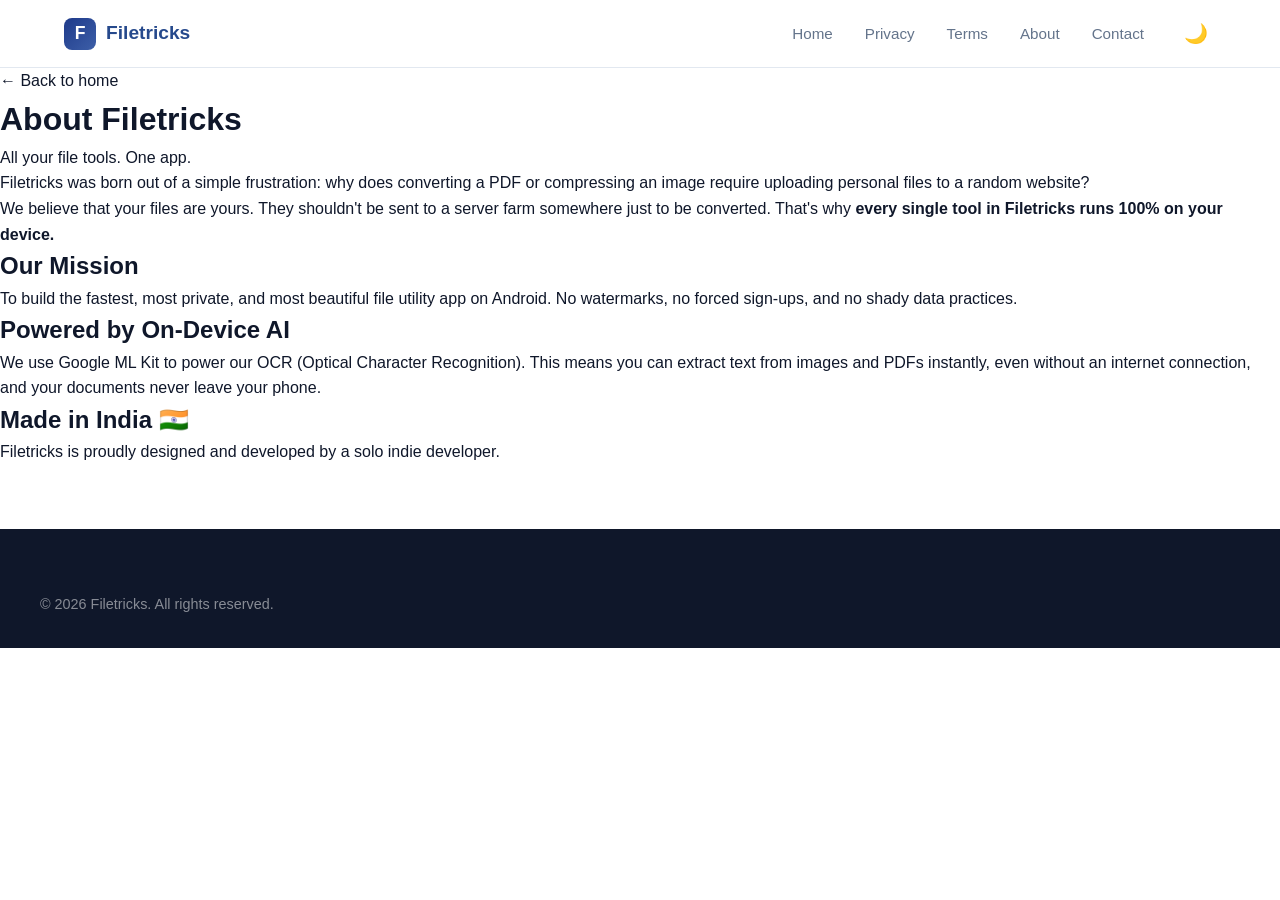
==== about.html @ 3272e077 "Create about.html" ====
<!DOCTYPE html>
<html lang="en">
<head>
  <meta charset="UTF-8" />
  <meta name="viewport" content="width=device-width, initial-scale=1.0" />
  <title>About Us — Filetricks</title>
  <link rel="icon" type="image/svg+xml" href="favicon.svg" />
  <link rel="stylesheet" href="styles.css" />
</head>
<body>
  <nav class="navbar">
    <div class="nav-container">
      <a href="index.html" class="logo"><span class="logo-mark">F</span><span class="logo-text">Filetricks</span></a>
      <ul class="nav-links">
        <li><a href="index.html">Home</a></li>
        <li><a href="privacy.html">Privacy</a></li>
        <li><a href="terms.html">Terms</a></li>
        <li><a href="about.html">About</a></li>
        <li><a href="contact.html">Contact</a></li>
        <li><button id="themeToggle" class="theme-toggle-btn">🌙</button></li>
      </ul>
    </div>
  </nav>

  <main class="legal-page">
    <a href="index.html" class="legal-back">← Back to home</a>
    <h1>About Filetricks</h1>
    <p class="last-updated">All your file tools. One app.</p>

    <p>Filetricks was born out of a simple frustration: why does converting a PDF or compressing an image require uploading personal files to a random website?</p>
    
    <p>We believe that your files are yours. They shouldn't be sent to a server farm somewhere just to be converted. That's why <strong>every single tool in Filetricks runs 100% on your device.</strong></p>

    <h2>Our Mission</h2>
    <p>To build the fastest, most private, and most beautiful file utility app on Android. No watermarks, no forced sign-ups, and no shady data practices.</p>

    <h2>Powered by On-Device AI</h2>
    <p>We use Google ML Kit to power our OCR (Optical Character Recognition). This means you can extract text from images and PDFs instantly, even without an internet connection, and your documents never leave your phone.</p>

    <h2>Made in India 🇮🇳</h2>
    <p>Filetricks is proudly designed and developed by a solo indie developer.</p>
  </main>

  <footer class="footer" style="margin-top: 64px;">
    <div class="footer-container">
      <div class="footer-bottom" style="border-top: none; padding-top: 0;">
        <p>© 2026 Filetricks. All rights reserved.</p>
      </div>
    </div>
  </footer>
  <script src="script.js"></script>
</body>
</html>
---- styles.css ----
/* ============ RESET ============ */
*, *::before, *::after {
  box-sizing: border-box;
  margin: 0;
  padding: 0;
}

:root {
  --primary: #26498C;
  --primary-dark: #1E3A8A;
  --primary-light: #3D5FA8;
  --accent: #8B5CF6;
  --success: #10B981;
  --danger: #EF4444;
  --warning: #FFB300;
  --text: #0F172A;
  --text-muted: #64748B;
  --bg: #FFFFFF;
  --bg-alt: #F8FAFC;
  --border: #E2E8F0;
  --radius: 16px;
  --radius-sm: 10px;
  --shadow: 0 4px 24px rgba(15, 23, 42, 0.06);
  --shadow-lg: 0 12px 48px rgba(15, 23, 42, 0.12);
}

html {
  scroll-behavior: smooth;
}

body {
  font-family: -apple-system, BlinkMacSystemFont, 'Segoe UI', Roboto, 'Helvetica Neue', Arial, sans-serif;
  color: var(--text);
  background: var(--bg);
  line-height: 1.6;
  -webkit-font-smoothing: antialiased;
  -moz-osx-font-smoothing: grayscale;
}

a {
  color: inherit;
  text-decoration: none;
}

img {
  max-width: 100%;
  display: block;
}

/* ============ NAVBAR ============ */
.navbar {
  position: sticky;
  top: 0;
  z-index: 100;
  background: rgba(255, 255, 255, 0.9);
  backdrop-filter: blur(12px);
  -webkit-backdrop-filter: blur(12px);
  border-bottom: 1px solid var(--border);
}

.nav-container {
  max-width: 1200px;
  margin: 0 auto;
  padding: 14px 24px;
  display: flex;
  align-items: center;
  justify-content: space-between;
  gap: 24px;
}

.logo {
  display: flex;
  align-items: center;
  gap: 10px;
  font-weight: 800;
  font-size: 1.2rem;
  color: var(--primary);
}

.logo-mark {
  display: inline-flex;
  align-items: center;
  justify-content: center;
  width: 32px;
  height: 32px;
  border-radius: 8px;
  background: linear-gradient(135deg, var(--primary-dark), var(--primary-light));
  color: white;
  font-weight: 900;
  font-size: 1.1rem;
}

.nav-links {
  display: flex;
  align-items: center;
  gap: 32px;
  list-style: none;
}

.nav-links a {
  font-size: 0.95rem;
  font-weight: 500;
  color: var(--text-muted);
  transition: color 0.2s;
}

.nav-links a:hover {
  color: var(--primary);
}

.btn-nav {
  background: var(--primary) !important;
  color: white !important;
  padding: 10px 20px !important;
  border-radius: var(--radius-sm);
  transition: background 0.2s !important;
}

.btn-nav:hover {
  background: var(--primary-dark) !important;
}

.nav-toggle {
  display: none;
  background: none;
  border: none;
  font-size: 1.5rem;
  cursor: pointer;
  color: var(--text);
}

/* ============ HERO ============ */
.hero {
  background: linear-gradient(180deg, #F8FAFC 0%, #FFFFFF 100%);
  padding: 80px 24px;
  overflow: hidden;
}

.hero-container {
  max-width: 1200px;
  margin: 0 auto;
  display: grid;
  grid-template-columns: 1fr 1fr;
  gap: 64px;
  align-items: center;
}

.hero-content {
  animation: fadeInUp 0.8s ease-out;
}

.badge {
  display: inline-block;
  background: rgba(139, 92, 246, 0.12);
  color: var(--accent);
  padding: 8px 16px;
  border-radius: 999px;
  font-size: 0.85rem;
  font-weight: 600;
  margin-bottom: 24px;
}

.hero h1 {
  font-size: clamp(2.2rem, 5vw, 3.6rem);
  line-height: 1.1;
  font-weight: 800;
  letter-spacing: -0.02em;
  margin-bottom: 24px;
}

.gradient-text {
  background: linear-gradient(135deg, var(--primary-dark), var(--accent));
  -webkit-background-clip: text;
  background-clip: text;
  -webkit-text-fill-color: transparent;
}

.hero-subtitle {
  font-size: 1.15rem;
  color: var(--text-muted);
  margin-bottom: 32px;
  max-width: 540px;
}

.hero-cta {
  display: flex;
  gap: 12px;
  flex-wrap: wrap;
  margin-bottom: 20px;
}

.hero-note {
  font-size: 0.9rem;
  color: var(--text-muted);
}

/* ============ BUTTONS ============ */
.btn-primary,
.btn-secondary,
.btn-white {
  display: inline-flex;
  align-items: center;
  gap: 10px;
  padding: 12px 24px;
  border-radius: var(--radius-sm);
  font-weight: 600;
  font-size: 0.95rem;
  transition: transform 0.2s, box-shadow 0.2s, background 0.2s;
  cursor: pointer;
  border: none;
}

.btn-primary {
  background: var(--primary);
  color: white;
  box-shadow: 0 4px 14px rgba(38, 73, 140, 0.25);
}

.btn-primary:hover {
  background: var(--primary-dark);
  transform: translateY(-2px);
  box-shadow: 0 8px 24px rgba(38, 73, 140, 0.35);
}

.btn-secondary {
  background: white;
  color: var(--primary);
  border: 2px solid var(--border);
}

.btn-secondary:hover {
  border-color: var(--primary);
  transform: translateY(-2px);
}

.btn-white {
  background: white;
  color: var(--primary);
  box-shadow: 0 4px 14px rgba(0, 0, 0, 0.1);
}

.btn-white:hover {
  transform: translateY(-2px);
  box-shadow: 0 8px 24px rgba(0, 0, 0, 0.15);
}

.btn-large {
  padding: 16px 32px;
  font-size: 1.05rem;
}

/* ============ PHONE MOCKUP ============ */
.hero-visual {
  display: flex;
  justify-content: center;
  animation: float 6s ease-in-out infinite;
}

.phone-mockup {
  width: 280px;
  height: 560px;
  background: linear-gradient(160deg, #1a1a2e, #0f0f1a);
  border-radius: 40px;
  padding: 12px;
  box-shadow: 0 30px 80px rgba(30, 58, 138, 0.3);
  position: relative;
}

.phone-mockup::before {
  content: '';
  position: absolute;
  top: 12px;
  left: 50%;
  transform: translateX(-50%);
  width: 100px;
  height: 24px;
  background: #0f0f1a;
  border-radius: 0 0 16px 16px;
  z-index: 2;
}

.phone-screen {
  width: 100%;
  height: 100%;
  background: linear-gradient(180deg, var(--primary-dark), var(--primary-light));
  border-radius: 30px;
  overflow: hidden;
  display: flex;
  flex-direction: column;
}

.phone-header {
  padding: 40px 16px 16px;
  display: flex;
  align-items: center;
  gap: 8px;
}

.phone-dot {
  width: 8px;
  height: 8px;
  border-radius: 50%;
  background: rgba(255, 255, 255, 0.6);
}

.phone-title {
  color: white;
  font-weight: 700;
  font-size: 0.95rem;
}

.phone-body {
  padding: 8px;
  display: flex;
  flex-direction: column;
  gap: 8px;
}

.phone-card {
  background: rgba(255, 255, 255, 0.95);
  border-radius: 12px;
  padding: 12px;
  display: flex;
  align-items: center;
  gap: 12px;
}

.phone-icon {
  width: 36px;
  height: 36px;
  border-radius: 10px;
  display: flex;
  align-items: center;
  justify-content: center;
  font-size: 1.1rem;
  color: white;
  flex-shrink: 0;
}

.phone-card strong {
  display: block;
  font-size: 0.85rem;
  color: var(--text);
}

.phone-card small {
  font-size: 0.7rem;
  color: var(--text-muted);
}

/* ============ STATS ============ */
.stats {
  padding: 48px 24px;
  background: white;
  border-bottom: 1px solid var(--border);
}

.stats-container {
  max-width: 1000px;
  margin: 0 auto;
  display: grid;
  grid-template-columns: repeat(4, 1fr);
  gap: 24px;
  text-align: center;
}

.stat-num {
  display: block;
  font-size: 2.5rem;
  font-weight: 800;
  background: linear-gradient(135deg, var(--primary-dark), var(--accent));
  -webkit-background-clip: text;
  background-clip: text;
  -webkit-text-fill-color: transparent;
  line-height: 1;
  margin-bottom: 8px;
}

.stat-label {
  font-size: 0.9rem;
  color: var(--text-muted);
  font-weight: 500;
}

/* ============ SECTION PATTERN ============ */
.section-container {
  max-width: 1200px;
  margin: 0 auto;
  padding: 0 24px;
}

.section-header {
  text-align: center;
  margin-bottom: 56px;
}

.section-eyebrow {
  display: inline-block;
  color: var(--accent);
  font-size: 0.9rem;
  font-weight: 700;
  text-transform: uppercase;
  letter-spacing: 0.08em;
  margin-bottom: 12px;
}

.section-header h2 {
  font-size: clamp(1.8rem, 4vw, 2.8rem);
  font-weight: 800;
  line-height: 1.15;
  letter-spacing: -0.02em;
  margin-bottom: 16px;
}

.section-subtitle {
  font-size: 1.1rem;
  color: var(--text-muted);
  max-width: 620px;
  margin: 0 auto;
}

/* ============ FEATURES ============ */
.features {
  padding: 96px 0;
  background: var(--bg-alt);
}

.features-grid {
  display: grid;
  grid-template-columns: repeat(3, 1fr);
  gap: 24px;
}

.feature-card {
  background: white;
  padding: 32px 24px;
  border-radius: var(--radius);
  border: 1px solid var(--border);
  transition: transform 0.3s, box-shadow 0.3s;
}

.feature-card:hover {
  transform: translateY(-4px);
  box-shadow: var(--shadow-lg);
}

.feature-icon {
  width: 56px;
  height: 56px;
  border-radius: 14px;
  display: flex;
  align-items: center;
  justify-content: center;
  font-size: 1.6rem;
  margin-bottom: 20px;
}

.feature-card h3 {
  font-size: 1.2rem;
  font-weight: 700;
  margin-bottom: 10px;
}

.feature-card p {
  color: var(--text-muted);
  font-size: 0.95rem;
}

/* ============ TOOLS ============ */
.tools {
  padding: 96px 0;
  background: white;
}

.tool-categories {
  display: grid;
  grid-template-columns: repeat(3, 1fr);
  gap: 20px;
}

.tool-category {
  background: var(--bg-alt);
  padding: 28px 24px;
  border-radius: var(--radius);
  border: 1px solid var(--border);
}

.tool-category h3 {
  font-size: 1.1rem;
  font-weight: 700;
  margin-bottom: 16px;
}

.tool-list {
  display: flex;
  flex-wrap: wrap;
  gap: 8px;
}

.tool-chip {
  display: inline-block;
  padding: 6px 14px;
  background: white;
  border-radius: 999px;
  font-size: 0.85rem;
  font-weight: 500;
  color: var(--text);
  border: 1px solid var(--border);
  transition: all 0.2s;
  cursor: default;
}

.tool-chip:hover {
  border-color: var(--primary);
  color: var(--primary);
}

/* ============ SCREENSHOTS ============ */
.screenshots {
  padding: 96px 0;
  background: var(--bg-alt);
}

.screenshots-row {
  display: grid;
  grid-template-columns: repeat(4, 1fr);
  gap: 24px;
  max-width: 1100px;
  margin: 0 auto;
}

.screenshot {
  text-align: center;
}

.screenshot img {
  width: 100%;
  border-radius: 20px;
  box-shadow: var(--shadow-lg);
  transition: transform 0.3s;
}

.screenshot:hover img {
  transform: translateY(-6px);
}

.screenshot p {
  margin-top: 14px;
  font-size: 0.9rem;
  font-weight: 600;
  color: var(--text-muted);
}

/* ============ WHY ============ */
.why {
  padding: 96px 0;
  background: white;
}

.why-grid {
  display: grid;
  grid-template-columns: repeat(2, 1fr);
  gap: 24px;
  max-width: 900px;
  margin: 0 auto;
}

.why-card {
  padding: 32px;
  background: var(--bg-alt);
  border-radius: var(--radius);
  border: 1px solid var(--border);
}

.why-num {
  display: inline-block;
  font-size: 0.85rem;
  font-weight: 800;
  color: var(--accent);
  margin-bottom: 12px;
}

.why-card h3 {
  font-size: 1.3rem;
  font-weight: 700;
  margin-bottom: 10px;
}

.why-card p {
  color: var(--text-muted);
}

/* ============ CTA ============ */
.cta {
  padding: 96px 24px;
  background: linear-gradient(135deg, var(--primary-dark), var(--primary-light));
  color: white;
  text-align: center;
}

.cta-container {
  max-width: 700px;
  margin: 0 auto;
}

.cta h2 {
  font-size: clamp(1.8rem, 4vw, 2.6rem);
  font-weight: 800;
  line-height: 1.2;
  margin-bottom: 16px;
}

.cta p {
  font-size: 1.1rem;
  opacity: 0.9;
  margin-bottom: 32px;
}

.cta-note {
  margin-top: 16px !important;
  font-size: 0.9rem !important;
  opacity: 0.7 !important;
}

/* ============ FOOTER ============ */
.footer {
  background: #0F172A;
  color: white;
  padding: 64px 24px 32px;
}

.footer-container {
  max-width: 1200px;
  margin: 0 auto;
}

.footer-grid {
  display: grid;
  grid-template-columns: 2fr 1fr 1fr 1fr;
  gap: 48px;
  margin-bottom: 48px;
}

.footer-brand .logo {
  color: white;
  margin-bottom: 12px;
}

.footer-brand p {
  color: rgba(255, 255, 255, 0.6);
  font-size: 0.95rem;
}

.footer-col h4 {
  font-size: 0.85rem;
  font-weight: 700;
  text-transform: uppercase;
  letter-spacing: 0.08em;
  margin-bottom: 16px;
  color: rgba(255, 255, 255, 0.9);
}

.footer-col ul {
  list-style: none;
}

.footer-col li {
  margin-bottom: 10px;
}

.footer-col a {
  color: rgba(255, 255, 255, 0.6);
  font-size: 0.95rem;
  transition: color 0.2s;
}

.footer-col a:hover {
  color: white;
}

.footer-bottom {
  border-top: 1px solid rgba(255, 255, 255, 0.1);
  padding-top: 32px;
  display: flex;
  justify-content: space-between;
  color: rgba(255, 255, 255, 0.5);
  font-size: 0.9rem;
}

/* ============ ANIMATIONS ============ */
@keyframes fadeInUp {
  from {
    opacity: 0;
    transform: translateY(20px);
  }
  to {
    opacity: 1;
    transform: translateY(0);
  }
}

@keyframes float {
  0%, 100% {
    transform: translateY(0);
  }
  50% {
    transform: translateY(-16px);
  }
}

/* ============ RESPONSIVE ============ */
@media (max-width: 968px) {
  .hero-container {
    grid-template-columns: 1fr;
    gap: 48px;
    text-align: center;
  }

  .hero-subtitle {
    margin-left: auto;
    margin-right: auto;
  }

  .hero-cta {
    justify-content: center;
  }

  .features-grid,
  .tool-categories {
    grid-template-columns: repeat(2, 1fr);
  }

  .screenshots-row {
    grid-template-columns: repeat(2, 1fr);
  }

  .footer-grid {
    grid-template-columns: 1fr 1fr;
    gap: 32px;
  }
}

@media (max-width: 640px) {
  .nav-links {
    display: none;
    position: absolute;
    top: 100%;
    left: 0;
    right: 0;
    background: white;
    flex-direction: column;
    padding: 20px 24px;
    border-bottom: 1px solid var(--border);
    gap: 16px;
  }

  .nav-links.open {
    display: flex;
  }

  .nav-toggle {
    display: block;
  }

  .features-grid,
  .tool-categories,
  .screenshots-row,
  .why-grid {
    grid-template-columns: 1fr;
  }

  .stats-container {
    grid-template-columns: repeat(2, 1fr);
    gap: 32px;
  }

  .footer-grid {
    grid-template-columns: 1fr;
  }

  .footer-bottom {
    flex-direction: column;
    gap: 8px;
    text-align: center;
  }

  .hero {
    padding: 48px 24px;
  }

  .features,
  .tools,
  .screenshots,
  .why,
  .cta {
    padding: 64px 0;
  }
}
/* ============ DARK MODE ============ */
[data-theme="dark"] {
  --primary: #4F75D8;
  --primary-dark: #2D4F9E;
  --primary-light: #6B8EE6;
  --text: #F8FAFC;
  --text-muted: #94A3B8;
  --bg: #0F172A;
  --bg-alt: #1E293B;
  --border: #334155;
  --shadow: 0 4px 24px rgba(0, 0, 0, 0.4);
  --shadow-lg: 0 12px 48px rgba(0, 0, 0, 0.6);
}

[data-theme="dark"] .navbar {
  background: rgba(15, 23, 42, 0.9);
}

[data-theme="dark"] .feature-card,
[data-theme="dark"] .tool-category,
[data-theme="dark"] .why-card,
[data-theme="dark"] .tool-chip,
[data-theme="dark"] .btn-secondary {
  background: var(--bg-alt);
}

[data-theme="dark"] .tool-chip:hover {
  background: var(--border);
}

[data-theme="dark"] .footer {
  background: #020617;
}

.theme-toggle-btn {
  background: none;
  border: none;
  font-size: 1.2rem;
  cursor: pointer;
  padding: 8px;
  border-radius: 50%;
  transition: background 0.3s;
  color: var(--text);
}

.theme-toggle-btn:hover {
  background: var(--border);
}
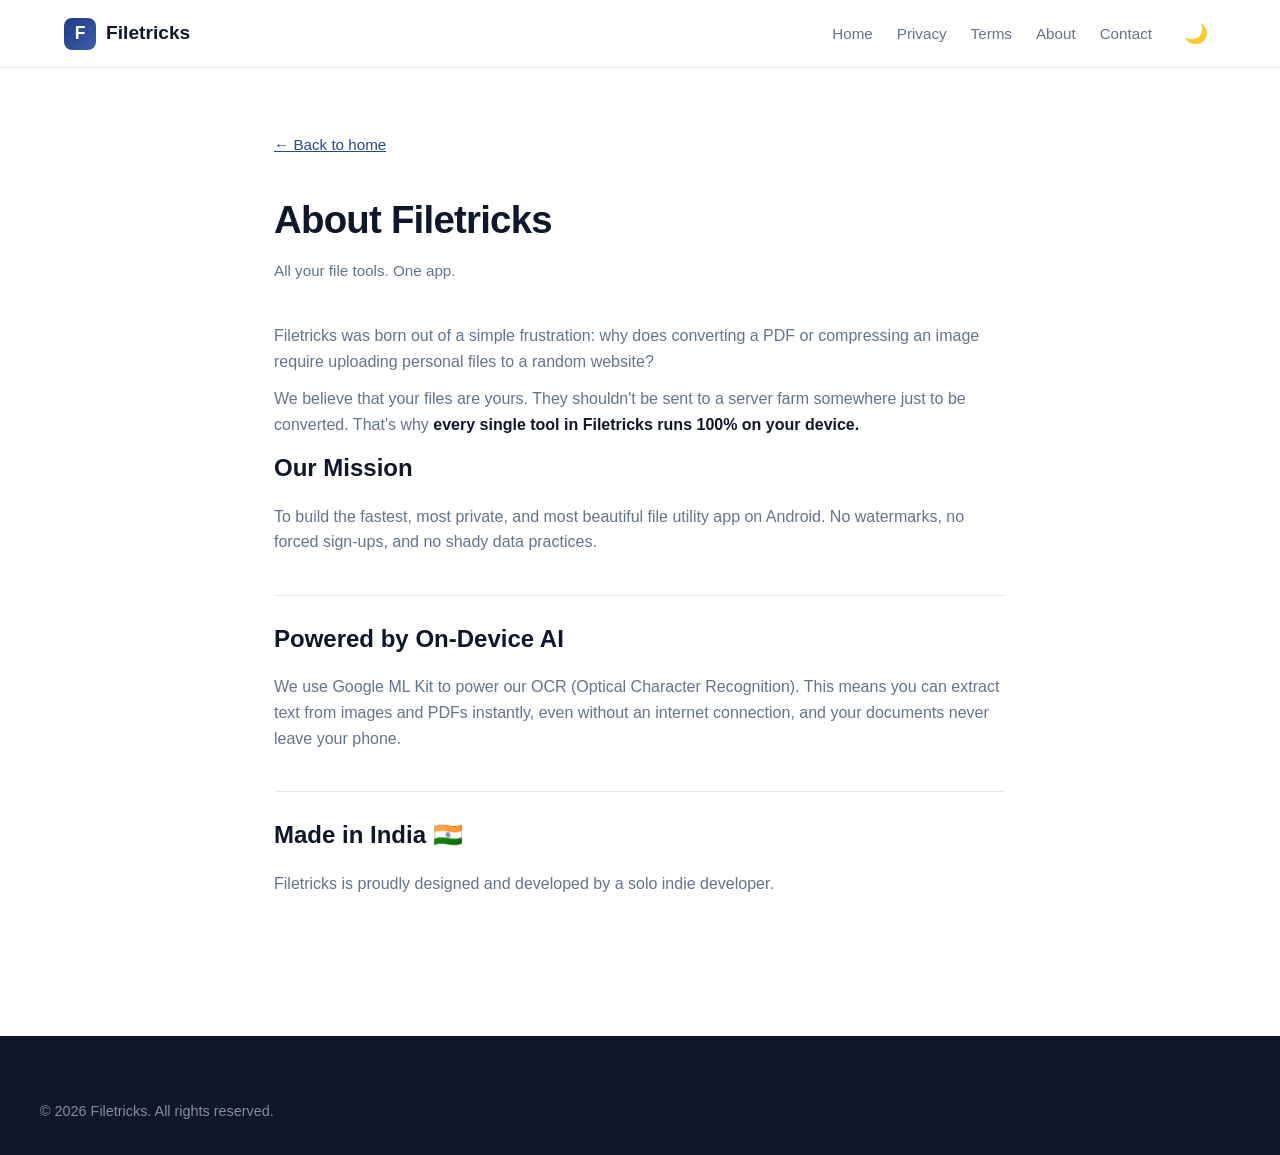
==== commit c23aa5f9: "Update about.html" ====
--- a/about.html
+++ b/about.html
@@ -8,16 +8,18 @@
   <link rel="stylesheet" href="styles.css" />
 </head>
 <body>
+
   <nav class="navbar">
     <div class="nav-container">
       <a href="index.html" class="logo"><span class="logo-mark">F</span><span class="logo-text">Filetricks</span></a>
-      <ul class="nav-links">
+      <button class="nav-toggle" id="navToggle" aria-label="Menu">☰</button>
+      <ul class="nav-links" id="navLinks">
         <li><a href="index.html">Home</a></li>
         <li><a href="privacy.html">Privacy</a></li>
         <li><a href="terms.html">Terms</a></li>
         <li><a href="about.html">About</a></li>
         <li><a href="contact.html">Contact</a></li>
-        <li><button id="themeToggle" class="theme-toggle-btn">🌙</button></li>
+        <li><button id="themeToggle" class="theme-toggle-btn" aria-label="Toggle theme">🌙</button></li>
       </ul>
     </div>
   </nav>
@@ -28,7 +30,6 @@
     <p class="last-updated">All your file tools. One app.</p>
 
     <p>Filetricks was born out of a simple frustration: why does converting a PDF or compressing an image require uploading personal files to a random website?</p>
-    
     <p>We believe that your files are yours. They shouldn't be sent to a server farm somewhere just to be converted. That's why <strong>every single tool in Filetricks runs 100% on your device.</strong></p>
 
     <h2>Our Mission</h2>
--- a/styles.css
+++ b/styles.css
@@ -24,6 +24,21 @@
   --shadow-lg: 0 12px 48px rgba(15, 23, 42, 0.12);
 }
 
+/* Dark Mode Variables */
+[data-theme="dark"] {
+  --primary: #4F75D8;
+  --primary-dark: #2D4F9E;
+  --primary-light: #6B8EE6;
+  --accent: #A78BFA;
+  --text: #F8FAFC;
+  --text-muted: #94A3B8;
+  --bg: #0F172A;
+  --bg-alt: #1E293B;
+  --border: #334155;
+  --shadow: 0 4px 24px rgba(0, 0, 0, 0.4);
+  --shadow-lg: 0 12px 48px rgba(0, 0, 0, 0.6);
+}
+
 html {
   scroll-behavior: smooth;
 }
@@ -35,6 +50,7 @@
   line-height: 1.6;
   -webkit-font-smoothing: antialiased;
   -moz-osx-font-smoothing: grayscale;
+  transition: background-color 0.3s, color 0.3s;
 }
 
 a {
@@ -56,6 +72,11 @@
   backdrop-filter: blur(12px);
   -webkit-backdrop-filter: blur(12px);
   border-bottom: 1px solid var(--border);
+  transition: background 0.3s;
+}
+
+[data-theme="dark"] .navbar {
+  background: rgba(15, 23, 42, 0.9);
 }
 
 .nav-container {
@@ -74,7 +95,7 @@
   gap: 10px;
   font-weight: 800;
   font-size: 1.2rem;
-  color: var(--primary);
+  color: var(--text); /* Changed to adapt in dark mode */
 }
 
 .logo-mark {
@@ -93,7 +114,7 @@
 .nav-links {
   display: flex;
   align-items: center;
-  gap: 32px;
+  gap: 24px;
   list-style: none;
 }
 
@@ -129,11 +150,30 @@
   color: var(--text);
 }
 
+.theme-toggle-btn {
+  background: none;
+  border: none;
+  font-size: 1.2rem;
+  cursor: pointer;
+  padding: 8px;
+  border-radius: 50%;
+  transition: background 0.3s;
+  color: var(--text);
+  display: flex;
+  align-items: center;
+  justify-content: center;
+}
+
+.theme-toggle-btn:hover {
+  background: var(--bg-alt);
+}
+
 /* ============ HERO ============ */
 .hero {
-  background: linear-gradient(180deg, #F8FAFC 0%, #FFFFFF 100%);
+  background: linear-gradient(180deg, var(--bg-alt) 0%, var(--bg) 100%);
   padding: 80px 24px;
   overflow: hidden;
+  transition: background 0.3s;
 }
 
 .hero-container {
@@ -166,10 +206,11 @@
   font-weight: 800;
   letter-spacing: -0.02em;
   margin-bottom: 24px;
+  color: var(--text);
 }
 
 .gradient-text {
-  background: linear-gradient(135deg, var(--primary-dark), var(--accent));
+  background: linear-gradient(135deg, var(--primary), var(--accent));
   -webkit-background-clip: text;
   background-clip: text;
   -webkit-text-fill-color: transparent;
@@ -219,11 +260,10 @@
 .btn-primary:hover {
   background: var(--primary-dark);
   transform: translateY(-2px);
-  box-shadow: 0 8px 24px rgba(38, 73, 140, 0.35);
 }
 
 .btn-secondary {
-  background: white;
+  background: var(--bg);
   color: var(--primary);
   border: 2px solid var(--border);
 }
@@ -237,11 +277,6 @@
   background: white;
   color: var(--primary);
   box-shadow: 0 4px 14px rgba(0, 0, 0, 0.1);
-}
-
-.btn-white:hover {
-  transform: translateY(-2px);
-  box-shadow: 0 8px 24px rgba(0, 0, 0, 0.15);
 }
 
 .btn-large {
@@ -262,7 +297,7 @@
   background: linear-gradient(160deg, #1a1a2e, #0f0f1a);
   border-radius: 40px;
   padding: 12px;
-  box-shadow: 0 30px 80px rgba(30, 58, 138, 0.3);
+  box-shadow: 0 30px 80px rgba(0, 0, 0, 0.3);
   position: relative;
 }
 
@@ -317,12 +352,13 @@
 }
 
 .phone-card {
-  background: rgba(255, 255, 255, 0.95);
+  background: var(--bg); /* Fixed for Dark Mode */
   border-radius: 12px;
   padding: 12px;
   display: flex;
   align-items: center;
   gap: 12px;
+  box-shadow: 0 2px 10px rgba(0,0,0,0.1);
 }
 
 .phone-icon {
@@ -340,7 +376,7 @@
 .phone-card strong {
   display: block;
   font-size: 0.85rem;
-  color: var(--text);
+  color: var(--text); /* Fixed for Dark Mode */
 }
 
 .phone-card small {
@@ -351,8 +387,9 @@
 /* ============ STATS ============ */
 .stats {
   padding: 48px 24px;
-  background: white;
+  background: var(--bg);
   border-bottom: 1px solid var(--border);
+  transition: background 0.3s;
 }
 
 .stats-container {
@@ -368,7 +405,7 @@
   display: block;
   font-size: 2.5rem;
   font-weight: 800;
-  background: linear-gradient(135deg, var(--primary-dark), var(--accent));
+  background: linear-gradient(135deg, var(--primary), var(--accent));
   -webkit-background-clip: text;
   background-clip: text;
   -webkit-text-fill-color: transparent;
@@ -410,6 +447,7 @@
   line-height: 1.15;
   letter-spacing: -0.02em;
   margin-bottom: 16px;
+  color: var(--text);
 }
 
 .section-subtitle {
@@ -423,6 +461,7 @@
 .features {
   padding: 96px 0;
   background: var(--bg-alt);
+  transition: background 0.3s;
 }
 
 .features-grid {
@@ -432,11 +471,11 @@
 }
 
 .feature-card {
-  background: white;
+  background: var(--bg);
   padding: 32px 24px;
   border-radius: var(--radius);
   border: 1px solid var(--border);
-  transition: transform 0.3s, box-shadow 0.3s;
+  transition: transform 0.3s, box-shadow 0.3s, background 0.3s;
 }
 
 .feature-card:hover {
@@ -459,6 +498,7 @@
   font-size: 1.2rem;
   font-weight: 700;
   margin-bottom: 10px;
+  color: var(--text);
 }
 
 .feature-card p {
@@ -469,7 +509,8 @@
 /* ============ TOOLS ============ */
 .tools {
   padding: 96px 0;
-  background: white;
+  background: var(--bg);
+  transition: background 0.3s;
 }
 
 .tool-categories {
@@ -483,12 +524,14 @@
   padding: 28px 24px;
   border-radius: var(--radius);
   border: 1px solid var(--border);
+  transition: background 0.3s;
 }
 
 .tool-category h3 {
   font-size: 1.1rem;
   font-weight: 700;
   margin-bottom: 16px;
+  color: var(--text);
 }
 
 .tool-list {
@@ -500,7 +543,7 @@
 .tool-chip {
   display: inline-block;
   padding: 6px 14px;
-  background: white;
+  background: var(--bg);
   border-radius: 999px;
   font-size: 0.85rem;
   font-weight: 500;
@@ -519,6 +562,7 @@
 .screenshots {
   padding: 96px 0;
   background: var(--bg-alt);
+  transition: background 0.3s;
 }
 
 .screenshots-row {
@@ -554,7 +598,8 @@
 /* ============ WHY ============ */
 .why {
   padding: 96px 0;
-  background: white;
+  background: var(--bg);
+  transition: background 0.3s;
 }
 
 .why-grid {
@@ -570,6 +615,7 @@
   background: var(--bg-alt);
   border-radius: var(--radius);
   border: 1px solid var(--border);
+  transition: background 0.3s;
 }
 
 .why-num {
@@ -584,6 +630,7 @@
   font-size: 1.3rem;
   font-weight: 700;
   margin-bottom: 10px;
+  color: var(--text);
 }
 
 .why-card p {
@@ -627,6 +674,11 @@
   background: #0F172A;
   color: white;
   padding: 64px 24px 32px;
+  transition: background 0.3s;
+}
+
+[data-theme="dark"] .footer {
+  background: #020617;
 }
 
 .footer-container {
@@ -687,57 +739,109 @@
   font-size: 0.9rem;
 }
 
+/* ============ LEGAL PAGES (Privacy, Terms, About, Contact) ============ */
+.legal-page {
+  max-width: 780px;
+  margin: 0 auto;
+  padding: 64px 24px;
+  min-height: 60vh;
+}
+
+.legal-page h1 {
+  font-size: 2.4rem;
+  font-weight: 800;
+  margin-bottom: 8px;
+  letter-spacing: -0.02em;
+  color: var(--text);
+}
+
+.legal-page .last-updated {
+  color: var(--text-muted);
+  margin-bottom: 40px;
+  font-size: 0.95rem;
+}
+
+.legal-page h2 {
+  font-size: 1.5rem;
+  font-weight: 700;
+  margin-top: 40px;
+  margin-bottom: 16px;
+  padding-top: 24px;
+  border-top: 1px solid var(--border);
+  color: var(--text);
+}
+
+.legal-page h2:first-of-type {
+  border-top: none;
+  padding-top: 0;
+  margin-top: 0;
+}
+
+.legal-page h3 {
+  font-size: 1.1rem;
+  font-weight: 700;
+  margin-top: 24px;
+  margin-bottom: 8px;
+  color: var(--text);
+}
+
+.legal-page p,
+.legal-page li {
+  color: var(--text-muted);
+  margin-bottom: 12px;
+  font-size: 1rem;
+}
+
+.legal-page ul {
+  padding-left: 24px;
+  margin-bottom: 16px;
+}
+
+.legal-page li {
+  margin-bottom: 8px;
+}
+
+.legal-page a {
+  color: var(--primary);
+  text-decoration: underline;
+}
+
+.legal-page strong {
+  color: var(--text);
+}
+
+.legal-back {
+  display: inline-flex;
+  align-items: center;
+  gap: 6px;
+  color: var(--text-muted);
+  font-size: 0.95rem;
+  margin-bottom: 32px;
+}
+
+.legal-back:hover {
+  color: var(--primary);
+}
+
 /* ============ ANIMATIONS ============ */
 @keyframes fadeInUp {
-  from {
-    opacity: 0;
-    transform: translateY(20px);
-  }
-  to {
-    opacity: 1;
-    transform: translateY(0);
-  }
+  from { opacity: 0; transform: translateY(20px); }
+  to { opacity: 1; transform: translateY(0); }
 }
 
 @keyframes float {
-  0%, 100% {
-    transform: translateY(0);
-  }
-  50% {
-    transform: translateY(-16px);
-  }
+  0%, 100% { transform: translateY(0); }
+  50% { transform: translateY(-16px); }
 }
 
 /* ============ RESPONSIVE ============ */
 @media (max-width: 968px) {
-  .hero-container {
-    grid-template-columns: 1fr;
-    gap: 48px;
-    text-align: center;
-  }
-
-  .hero-subtitle {
-    margin-left: auto;
-    margin-right: auto;
-  }
-
-  .hero-cta {
-    justify-content: center;
-  }
-
-  .features-grid,
-  .tool-categories {
-    grid-template-columns: repeat(2, 1fr);
-  }
-
-  .screenshots-row {
-    grid-template-columns: repeat(2, 1fr);
-  }
-
-  .footer-grid {
-    grid-template-columns: 1fr 1fr;
-    gap: 32px;
-  }
+  .hero-container { grid-template-columns: 1fr; gap: 48px; text-align: center; }
+  .hero-subtitle { margin-left: auto; margin-right: auto; }
+  .hero-cta { justify-content: center; }
+  .features-grid, .tool-categories { grid-template-columns: repeat(2, 1fr); }
+  .screenshots-row { grid-template-columns: repeat(2, 1fr); }
+  .footer-grid { grid-template-columns: 1fr 1fr; gap: 32px; }
 }
 
 @media (max-width: 640px) {
@@ -747,100 +851,20 @@
     top: 100%;
     left: 0;
     right: 0;
-    background: white;
+    background: var(--bg);
     flex-direction: column;
     padding: 20px 24px;
     border-bottom: 1px solid var(--border);
     gap: 16px;
   }
-
-  .nav-links.open {
-    display: flex;
-  }
-
-  .nav-toggle {
-    display: block;
-  }
-
-  .features-grid,
-  .tool-categories,
-  .screenshots-row,
-  .why-grid {
-    grid-template-columns: 1fr;
-  }
-
-  .stats-container {
-    grid-template-columns: repeat(2, 1fr);
-    gap: 32px;
-  }
-
-  .footer-grid {
-    grid-template-columns: 1fr;
-  }
-
-  .footer-bottom {
-    flex-direction: column;
-    gap: 8px;
-    text-align: center;
-  }
-
-  .hero {
-    padding: 48px 24px;
-  }
-
-  .features,
-  .tools,
-  .screenshots,
-  .why,
-  .cta {
-    padding: 64px 0;
-  }
-}
-/* ============ DARK MODE ============ */
-[data-theme="dark"] {
-  --primary: #4F75D8;
-  --primary-dark: #2D4F9E;
-  --primary-light: #6B8EE6;
-  --text: #F8FAFC;
-  --text-muted: #94A3B8;
-  --bg: #0F172A;
-  --bg-alt: #1E293B;
-  --border: #334155;
-  --shadow: 0 4px 24px rgba(0, 0, 0, 0.4);
-  --shadow-lg: 0 12px 48px rgba(0, 0, 0, 0.6);
-}
-
-[data-theme="dark"] .navbar {
-  background: rgba(15, 23, 42, 0.9);
-}
-
-[data-theme="dark"] .feature-card,
-[data-theme="dark"] .tool-category,
-[data-theme="dark"] .why-card,
-[data-theme="dark"] .tool-chip,
-[data-theme="dark"] .btn-secondary {
-  background: var(--bg-alt);
-}
-
-[data-theme="dark"] .tool-chip:hover {
-  background: var(--border);
-}
-
-[data-theme="dark"] .footer {
-  background: #020617;
-}
-
-.theme-toggle-btn {
-  background: none;
-  border: none;
-  font-size: 1.2rem;
-  cursor: pointer;
-  padding: 8px;
-  border-radius: 50%;
-  transition: background 0.3s;
-  color: var(--text);
-}
-
-.theme-toggle-btn:hover {
-  background: var(--border);
-}
+  .nav-links.open { display: flex; }
+  .nav-toggle { display: block; }
+  .features-grid, .tool-categories, .screenshots-row, .why-grid { grid-template-columns: 1fr; }
+  .stats-container { grid-template-columns: repeat(2, 1fr); gap: 32px; }
+  .footer-grid { grid-template-columns: 1fr; }
+  .footer-bottom { flex-direction: column; gap: 8px; text-align: center; }
+  .hero { padding: 48px 24px; }
+  .features, .tools, .screenshots, .why, .cta { padding: 64px 0; }
+  .legal-page { padding: 48px 20px; }
+  .legal-page h1 { font-size: 2rem; }
+}
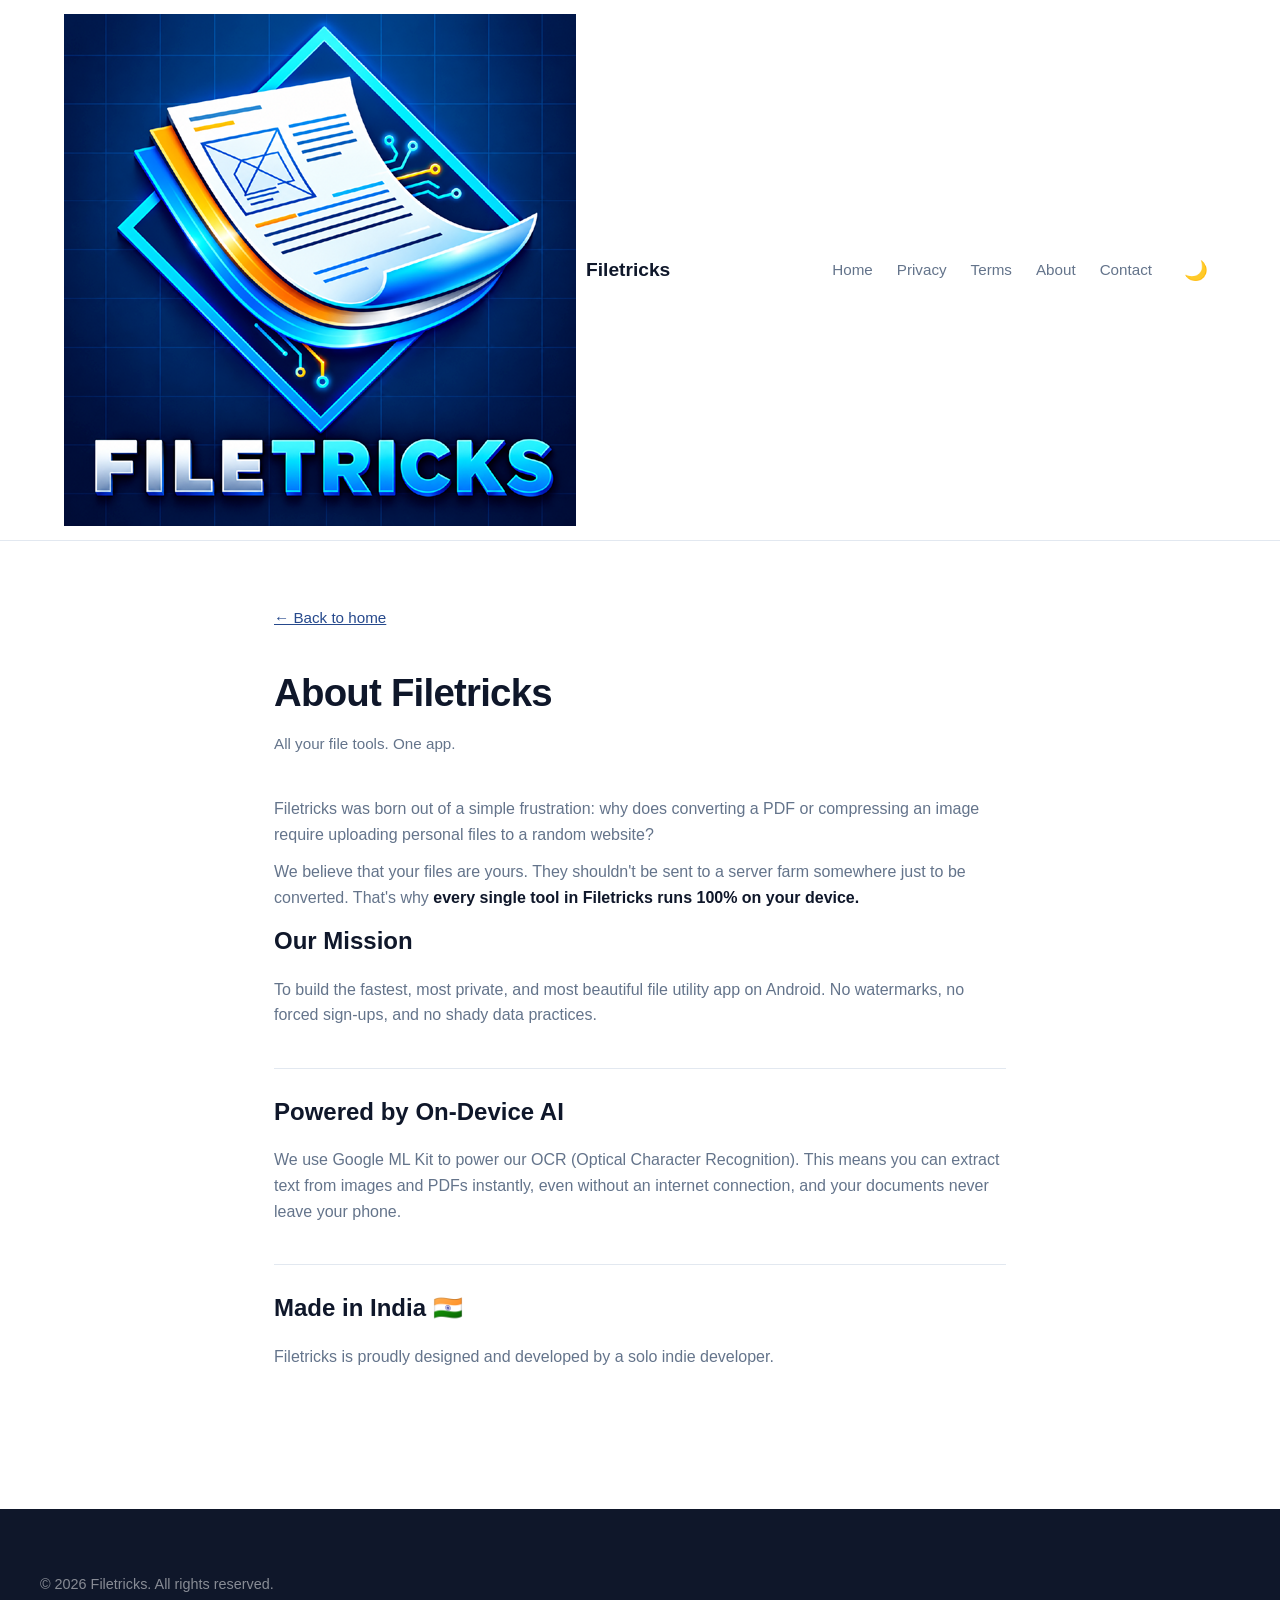
==== commit cebc6d32: "Update about.html" ====
--- a/about.html
+++ b/about.html
@@ -11,7 +11,10 @@
 
   <nav class="navbar">
     <div class="nav-container">
-      <a href="index.html" class="logo"><span class="logo-mark">F</span><span class="logo-text">Filetricks</span></a>
+      <a href="index.html" class="logo">
+  <img src="filetricks.png" alt="Filetricks Logo" class="logo-img" />
+  <span class="logo-text">Filetricks</span>
+</a>
       <button class="nav-toggle" id="navToggle" aria-label="Menu">☰</button>
       <ul class="nav-links" id="navLinks">
         <li><a href="index.html">Home</a></li>
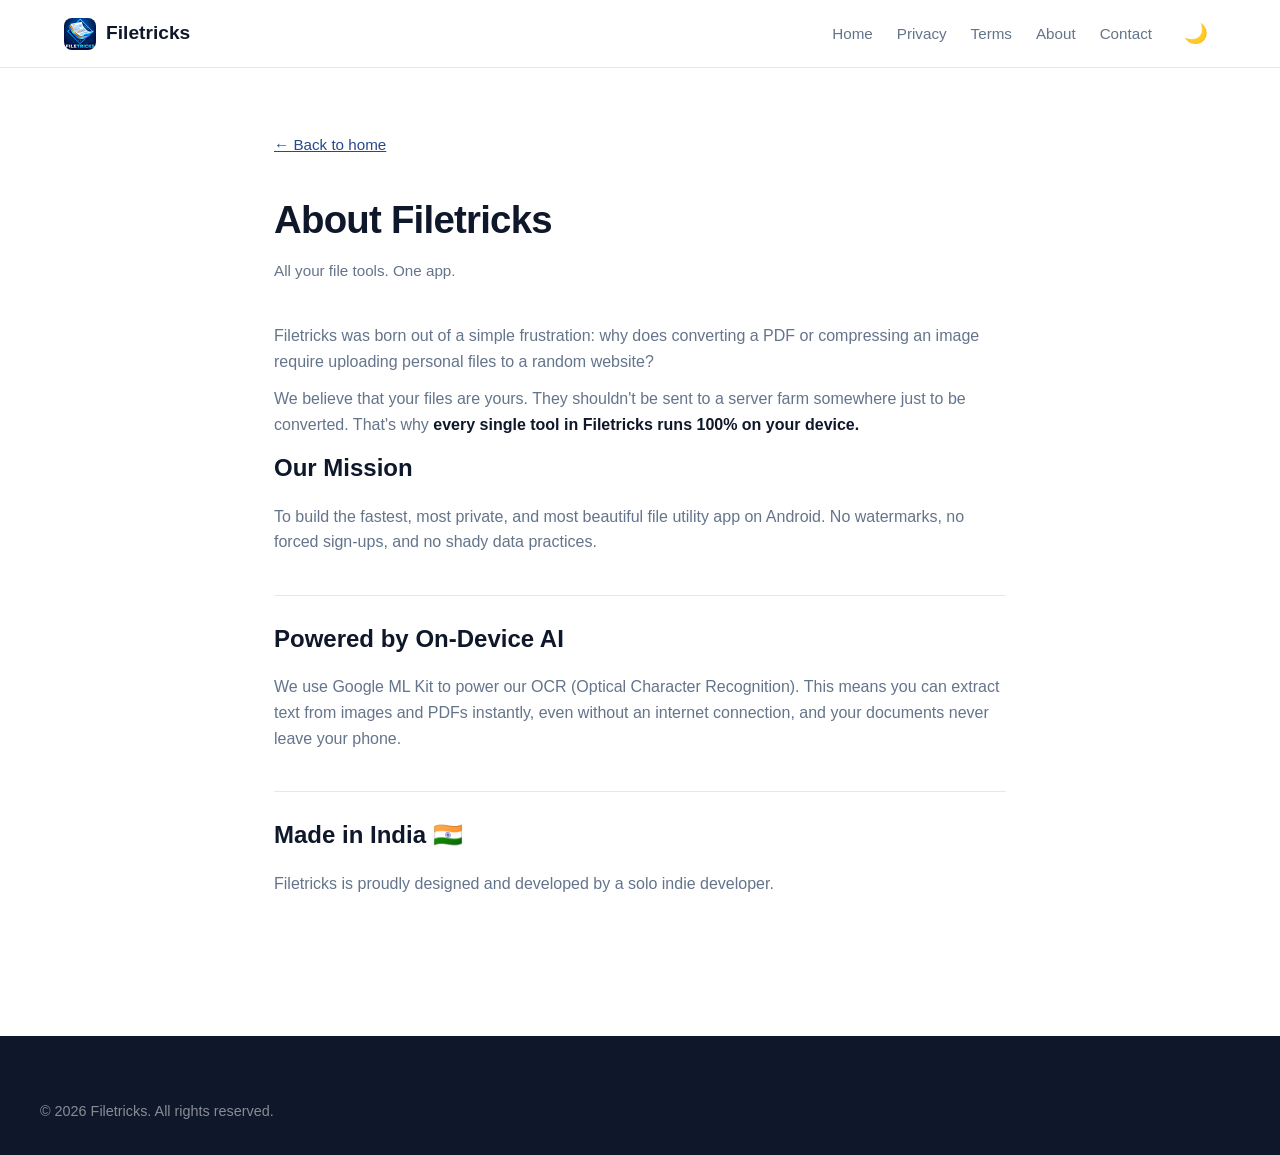
==== commit 23597caf: "Update about.html" ====
--- a/about.html
+++ b/about.html
@@ -4,7 +4,7 @@
   <meta charset="UTF-8" />
   <meta name="viewport" content="width=device-width, initial-scale=1.0" />
   <title>About Us — Filetricks</title>
-  <link rel="icon" type="image/svg+xml" href="favicon.svg" />
+  <link rel="icon" type="image/png" href="filetricks.png" />
   <link rel="stylesheet" href="styles.css" />
 </head>
 <body>
--- a/styles.css
+++ b/styles.css
@@ -98,17 +98,11 @@
   color: var(--text); /* Changed to adapt in dark mode */
 }
 
-.logo-mark {
-  display: inline-flex;
-  align-items: center;
-  justify-content: center;
-  width: 32px;
+.logo-img {
+  width: 32px;          /* Logo ka size */
   height: 32px;
-  border-radius: 8px;
-  background: linear-gradient(135deg, var(--primary-dark), var(--primary-light));
-  color: white;
-  font-weight: 900;
-  font-size: 1.1rem;
+  border-radius: 8px;   /* Halka sa rounded corner */
+  object-fit: cover;    /* Image stretch na ho */
 }
 
 .nav-links {
